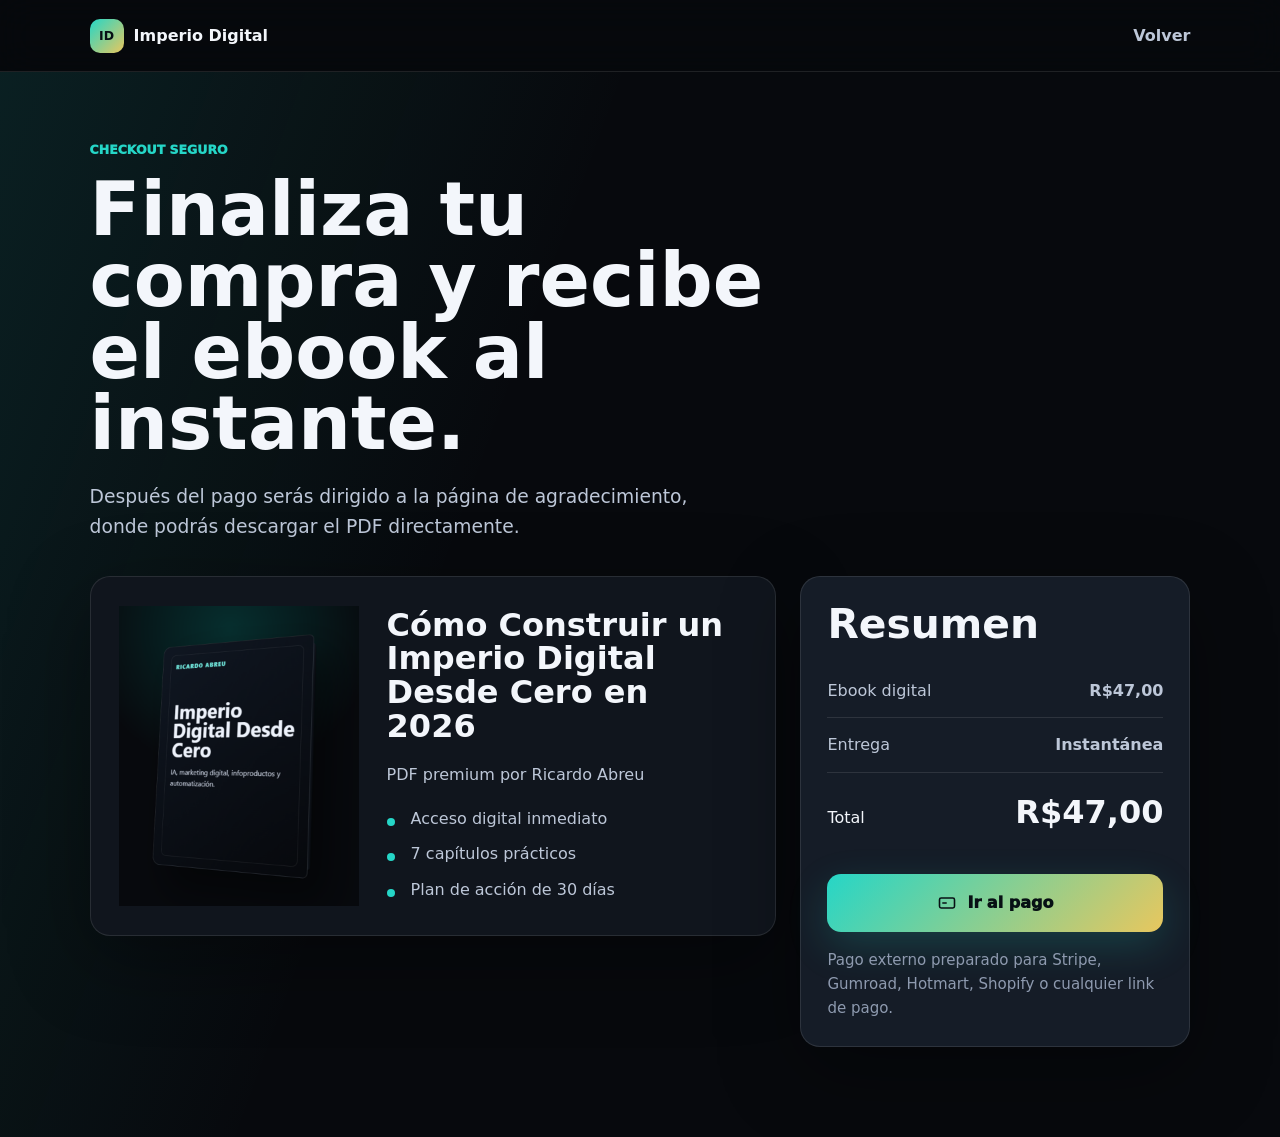
==== checkout.html @ ddd22f0b "Add files via upload" ====
﻿<!doctype html>
<html lang="es">
<head>
  <meta charset="utf-8">
  <meta name="viewport" content="width=device-width, initial-scale=1">
  <meta name="description" content="Checkout del ebook Cómo Construir un Imperio Digital Desde Cero en 2026.">
  <title>Checkout | Imperio Digital 2026</title>
  <link rel="stylesheet" href="assets/css/styles.css">
</head>
<body>
  <header class="site-header">
    <a class="brand" href="index.html" aria-label="Volver al inicio">
      <span class="brand-mark" aria-hidden="true">ID</span>
      <span>Imperio Digital</span>
    </a>
    <a class="header-link" href="index.html">Volver</a>
  </header>

  <main class="checkout-page">
    <section class="checkout-hero">
      <div>
        <p class="eyebrow">Checkout seguro</p>
        <h1>Finaliza tu compra y recibe el ebook al instante.</h1>
        <p class="hero-subtitle">Después del pago serás dirigido a la página de agradecimiento, donde podrás descargar el PDF directamente.</p>
      </div>
    </section>

    <section class="checkout-layout" aria-label="Resumen de compra">
      <div class="checkout-product">
        <img src="assets/images/mockup-3d-ebook-crop.png" alt="Mockup 3D del ebook">
        <div>
          <h2>Cómo Construir un Imperio Digital Desde Cero en 2026</h2>
          <p>PDF premium por Ricardo Abreu</p>
          <ul>
            <li>Acceso digital inmediato</li>
            <li>7 capítulos prácticos</li>
            <li>Plan de acción de 30 días</li>
          </ul>
        </div>
      </div>

      <aside class="checkout-summary">
        <h2>Resumen</h2>
        <div class="summary-line"><span>Ebook digital</span><strong>R$47,00</strong></div>
        <div class="summary-line"><span>Entrega</span><strong>Instantánea</strong></div>
        <div class="summary-total"><span>Total</span><strong>R$47,00</strong></div>
        <button class="btn btn-primary btn-large payment-button" type="button">
          <svg aria-hidden="true" viewBox="0 0 24 24"><rect x="3" y="6" width="18" height="12" rx="2"/><path d="M7 12h4"/></svg>
          Ir al pago
        </button>
        <p class="secure-note">Pago externo preparado para Stripe, Gumroad, Hotmart, Shopify o cualquier link de pago.</p>
      </aside>
    </section>
  </main>

  <script src="assets/js/main.js"></script>
</body>
</html>
---- assets/css/styles.css ----
:root {
  --bg: #07090d;
  --panel: #10151d;
  --panel-strong: #151c27;
  --text: #f3f6fb;
  --muted: #bdc7d8;
  --soft: #8e9aaf;
  --teal: #25d6c7;
  --gold: #e8c75e;
  --line: rgba(255, 255, 255, 0.1);
  --shadow: 0 24px 80px rgba(0, 0, 0, 0.36);
}

* {
  box-sizing: border-box;
}

html {
  scroll-behavior: smooth;
}

body {
  margin: 0;
  background: var(--bg);
  color: var(--text);
  font-family: Inter, ui-sans-serif, system-ui, -apple-system, BlinkMacSystemFont, "Segoe UI", Arial, sans-serif;
  line-height: 1.6;
}

img {
  display: block;
  max-width: 100%;
}

a {
  color: inherit;
}

svg {
  width: 20px;
  height: 20px;
  stroke: currentColor;
  fill: none;
  stroke-width: 1.9;
  stroke-linecap: round;
  stroke-linejoin: round;
}

.site-header {
  position: sticky;
  top: 0;
  z-index: 20;
  display: flex;
  align-items: center;
  justify-content: space-between;
  gap: 20px;
  min-height: 72px;
  padding: 0 7%;
  background: rgba(7, 9, 13, 0.84);
  border-bottom: 1px solid var(--line);
  backdrop-filter: blur(18px);
}

.brand,
.top-nav,
.header-cta,
.header-link {
  display: inline-flex;
  align-items: center;
}

.brand {
  gap: 10px;
  text-decoration: none;
  font-weight: 900;
}

.brand-mark {
  display: inline-flex;
  align-items: center;
  justify-content: center;
  width: 34px;
  height: 34px;
  border-radius: 10px;
  background: linear-gradient(135deg, var(--teal), var(--gold));
  color: #071014;
  font-size: 0.78rem;
}

.top-nav {
  gap: 22px;
}

.top-nav a,
.header-link,
.text-link {
  color: var(--muted);
  text-decoration: none;
  font-weight: 750;
}

.top-nav a:hover,
.header-link:hover,
.text-link:hover {
  color: var(--text);
}

.header-cta {
  gap: 8px;
  min-height: 42px;
  padding: 0 15px;
  border-radius: 12px;
  color: #071014;
  background: linear-gradient(135deg, var(--teal), var(--gold));
  text-decoration: none;
  font-weight: 950;
}

.hero-section {
  display: grid;
  grid-template-columns: 1.08fr 0.92fr;
  align-items: center;
  gap: 56px;
  min-height: calc(100vh - 72px);
  padding: 82px 7% 76px;
  background:
    linear-gradient(110deg, rgba(37, 214, 199, 0.12), transparent 38%),
    linear-gradient(180deg, #090d13, #07090d);
}

.hero-copy,
.offer-content,
.checkout-hero {
  max-width: 740px;
}

.eyebrow {
  margin: 0 0 14px;
  color: var(--teal);
  font-size: 0.78rem;
  font-weight: 950;
  letter-spacing: 0;
  text-transform: uppercase;
}

h1,
h2,
h3,
p {
  margin-top: 0;
}

h1 {
  margin-bottom: 22px;
  font-size: 4.65rem;
  line-height: 0.96;
  letter-spacing: 0;
}

h2 {
  margin-bottom: 18px;
  font-size: 2.55rem;
  line-height: 1.06;
  letter-spacing: 0;
}

h3 {
  margin-bottom: 10px;
  font-size: 1.16rem;
  line-height: 1.22;
  letter-spacing: 0;
}

p {
  color: var(--muted);
}

.hero-subtitle {
  max-width: 650px;
  font-size: 1.17rem;
}

.hero-actions,
.price-row {
  display: flex;
  align-items: center;
  flex-wrap: wrap;
  gap: 14px;
  margin-top: 28px;
}

.btn {
  display: inline-flex;
  align-items: center;
  justify-content: center;
  gap: 10px;
  min-height: 50px;
  padding: 0 20px;
  border: 0;
  border-radius: 14px;
  cursor: pointer;
  font: inherit;
  font-weight: 950;
  text-decoration: none;
}

.btn-primary {
  color: #071014;
  background: linear-gradient(135deg, var(--teal), var(--gold));
  box-shadow: 0 14px 40px rgba(37, 214, 199, 0.18);
}

.btn-secondary {
  color: var(--text);
  background: rgba(255, 255, 255, 0.05);
  border: 1px solid var(--line);
}

.btn-large {
  min-height: 58px;
  padding: 0 26px;
}

.trust-row {
  display: flex;
  flex-wrap: wrap;
  gap: 12px;
  margin-top: 32px;
}

.trust-row span {
  display: inline-flex;
  align-items: baseline;
  gap: 6px;
  padding: 10px 13px;
  border: 1px solid var(--line);
  border-radius: 12px;
  color: var(--muted);
  background: rgba(255, 255, 255, 0.035);
}

.trust-row strong {
  color: var(--gold);
  font-size: 1.3rem;
}

.hero-media {
  margin: 0;
  min-height: 480px;
  display: flex;
  align-items: center;
  justify-content: center;
}

.hero-media img {
  width: min(100%, 560px);
  filter: drop-shadow(0 36px 70px rgba(0, 0, 0, 0.42));
}

.section-band,
.description-section,
.offer-section {
  padding: 86px 7%;
}

.section-band {
  background: #090c12;
}

.section-heading {
  max-width: 760px;
  margin-bottom: 34px;
}

.benefit-grid {
  display: grid;
  grid-template-columns: repeat(3, 1fr);
  gap: 18px;
}

.benefit-card,
.mini-guarantee,
.checkout-product,
.checkout-summary,
.thankyou-card {
  border: 1px solid var(--line);
  background: var(--panel);
  box-shadow: var(--shadow);
}

.benefit-card {
  min-height: 250px;
  padding: 24px;
  border-radius: 18px;
}

.icon-chip,
.success-icon {
  display: inline-flex;
  align-items: center;
  justify-content: center;
  width: 42px;
  height: 42px;
  margin-bottom: 18px;
  border-radius: 13px;
  color: #071014;
  background: linear-gradient(135deg, var(--teal), var(--gold));
}

.description-section {
  display: grid;
  grid-template-columns: 0.9fr 1.1fr;
  gap: 64px;
  align-items: start;
  background:
    linear-gradient(90deg, rgba(232, 199, 94, 0.08), transparent 42%),
    #07090d;
}

.description-copy {
  max-width: 720px;
}

.description-copy p {
  font-size: 1.05rem;
}

.description-copy strong {
  color: var(--text);
}

.chapter-list {
  display: grid;
  grid-template-columns: repeat(2, 1fr);
  gap: 14px;
}

.chapter-list article {
  display: grid;
  grid-template-columns: 52px 1fr;
  align-items: center;
  gap: 16px;
  min-height: 82px;
  padding: 18px;
  border: 1px solid var(--line);
  border-radius: 16px;
  background: rgba(255, 255, 255, 0.035);
}

.chapter-list span {
  display: inline-flex;
  align-items: center;
  justify-content: center;
  width: 44px;
  height: 44px;
  border-radius: 12px;
  color: var(--teal);
  background: rgba(37, 214, 199, 0.1);
  font-weight: 950;
}

.chapter-list h3 {
  margin: 0;
  font-size: 1rem;
}

.offer-section {
  display: grid;
  grid-template-columns: 1fr 380px;
  gap: 46px;
  align-items: center;
  background:
    linear-gradient(115deg, rgba(37, 214, 199, 0.14), rgba(232, 199, 94, 0.08)),
    #0a100f;
}

.price {
  color: var(--text);
  font-size: 3rem;
  font-weight: 950;
  line-height: 1;
}

.price-note {
  color: var(--muted);
}

.mini-guarantee {
  padding: 28px;
  border-radius: 18px;
  background: rgba(16, 21, 29, 0.82);
}

.mini-guarantee ul,
.checkout-product ul {
  display: grid;
  gap: 10px;
  margin: 18px 0 0;
  padding: 0;
  list-style: none;
}

.mini-guarantee li,
.checkout-product li {
  position: relative;
  padding-left: 24px;
  color: var(--muted);
}

.mini-guarantee li::before,
.checkout-product li::before {
  content: "";
  position: absolute;
  left: 0;
  top: 0.75em;
  width: 8px;
  height: 8px;
  border-radius: 50%;
  background: var(--teal);
}

.site-footer {
  display: flex;
  justify-content: space-between;
  gap: 20px;
  padding: 28px 7%;
  color: var(--soft);
  border-top: 1px solid var(--line);
}

.site-footer p {
  margin: 0;
}

.site-footer a {
  color: var(--text);
  font-weight: 850;
  text-decoration: none;
}

.checkout-page {
  min-height: calc(100vh - 72px);
  padding: 68px 7% 90px;
  background:
    linear-gradient(110deg, rgba(37, 214, 199, 0.11), transparent 38%),
    #07090d;
}

.checkout-hero {
  margin-bottom: 34px;
}

.checkout-layout {
  display: grid;
  grid-template-columns: 1fr 390px;
  gap: 24px;
  align-items: start;
}

.checkout-product {
  display: grid;
  grid-template-columns: 240px 1fr;
  gap: 28px;
  align-items: center;
  min-height: 360px;
  padding: 28px;
  border-radius: 20px;
}

.checkout-product img {
  width: 240px;
}

.checkout-product h2 {
  font-size: 2rem;
}

.checkout-summary {
  padding: 26px;
  border-radius: 20px;
  background: var(--panel-strong);
}

.summary-line,
.summary-total {
  display: flex;
  justify-content: space-between;
  gap: 20px;
  padding: 14px 0;
  border-bottom: 1px solid var(--line);
  color: var(--muted);
}

.summary-total {
  align-items: baseline;
  margin-bottom: 22px;
  color: var(--text);
  border-bottom: 0;
}

.summary-total strong {
  font-size: 2rem;
}

.payment-button {
  width: 100%;
}

.secure-note {
  margin: 16px 0 0;
  color: var(--soft);
  font-size: 0.94rem;
}

.thankyou-page {
  min-height: 100vh;
  display: grid;
  place-items: center;
  padding: 36px 7%;
  background:
    linear-gradient(115deg, rgba(37, 214, 199, 0.14), rgba(232, 199, 94, 0.09)),
    #07090d;
}

.thankyou-card {
  width: min(100%, 680px);
  padding: 44px;
  border-radius: 24px;
  text-align: center;
}

.thankyou-card h1 {
  font-size: 3.5rem;
}

.thankyou-card .hero-subtitle {
  margin-left: auto;
  margin-right: auto;
}

.download-button {
  margin-top: 22px;
}

.text-link {
  display: block;
  margin-top: 22px;
}

@media (max-width: 980px) {
  .site-header {
    padding: 0 5%;
  }

  .top-nav {
    display: none;
  }

  .hero-section,
  .description-section,
  .offer-section,
  .checkout-layout {
    grid-template-columns: 1fr;
  }

  .hero-section {
    min-height: auto;
    gap: 24px;
    padding: 58px 5% 64px;
  }

  h1 {
    font-size: 3.3rem;
  }

  h2 {
    font-size: 2.15rem;
  }

  .hero-media {
    min-height: 330px;
  }

  .section-band,
  .description-section,
  .offer-section,
  .checkout-page {
    padding-left: 5%;
    padding-right: 5%;
  }

  .benefit-grid,
  .chapter-list {
    grid-template-columns: 1fr;
  }

  .checkout-product {
    grid-template-columns: 190px 1fr;
  }

  .checkout-product img {
    width: 190px;
  }
}

@media (max-width: 640px) {
  .site-header {
    min-height: 64px;
  }

  .brand span:last-child {
    display: none;
  }

  .header-cta {
    min-height: 40px;
    padding: 0 12px;
  }

  .hero-section {
    padding-top: 38px;
  }

  h1 {
    font-size: 2.75rem;
  }

  h2 {
    font-size: 1.9rem;
  }

  .hero-subtitle {
    font-size: 1rem;
  }

  .hero-actions,
  .price-row {
    align-items: stretch;
    flex-direction: column;
  }

  .btn {
    width: 100%;
  }

  .trust-row {
    display: grid;
    grid-template-columns: 1fr;
  }

  .hero-media {
    min-height: 260px;
  }

  .benefit-card {
    min-height: 0;
  }

  .chapter-list article {
    grid-template-columns: 44px 1fr;
    padding: 14px;
  }

  .offer-section {
    gap: 24px;
  }

  .site-footer {
    flex-direction: column;
  }

  .checkout-product {
    grid-template-columns: 1fr;
    text-align: center;
  }

  .checkout-product img {
    width: 220px;
    margin: 0 auto;
  }

  .checkout-product ul {
    text-align: left;
  }

  .thankyou-card {
    padding: 30px 20px;
  }

  .thankyou-card h1 {
    font-size: 2.45rem;
  }
}
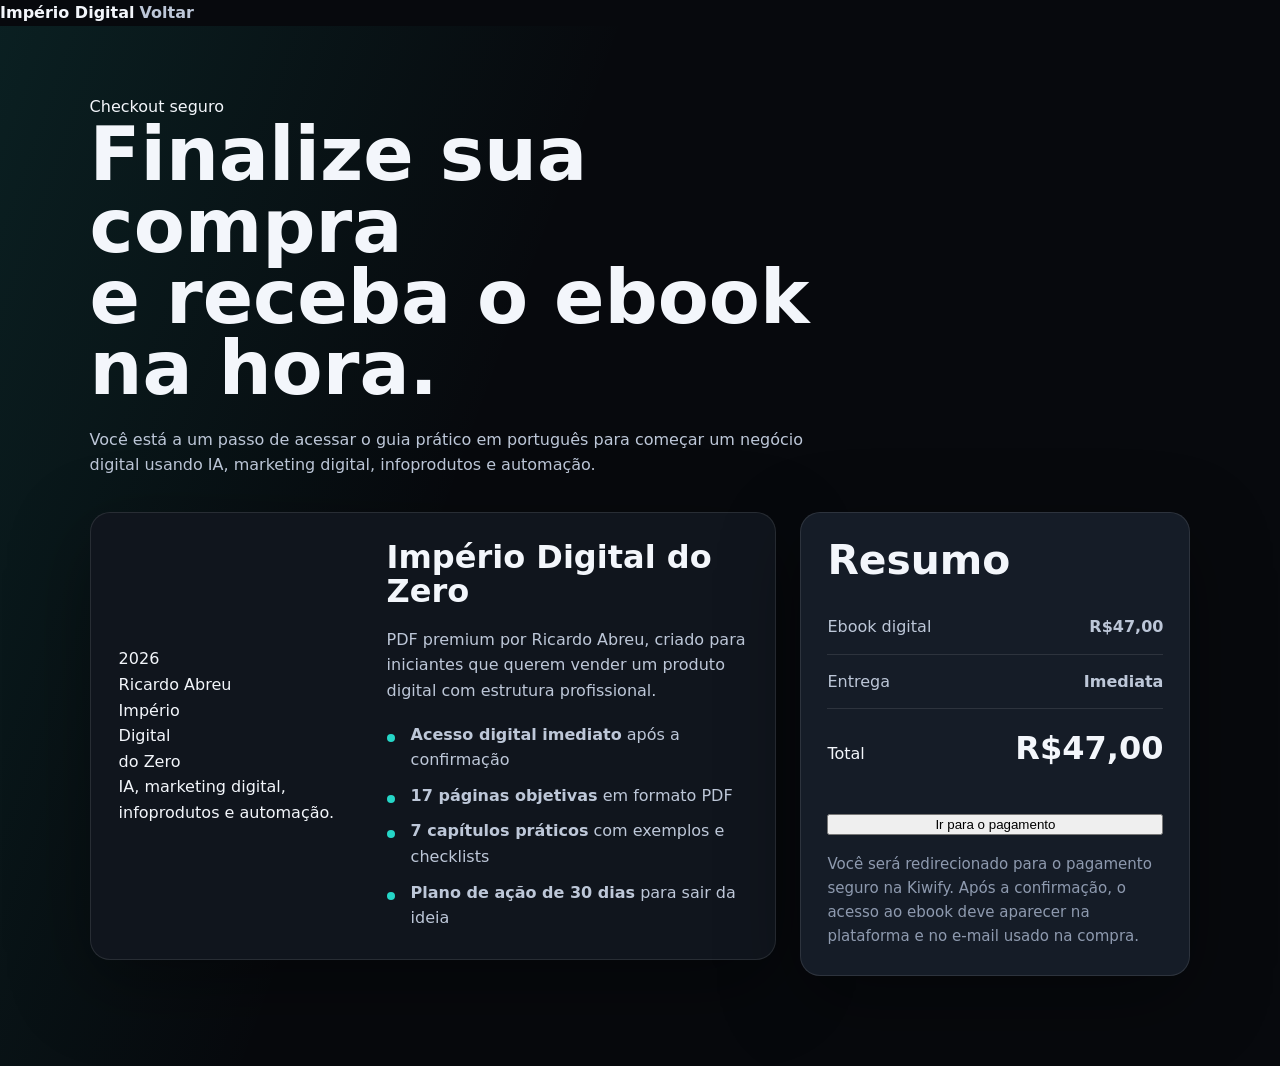
==== commit b74ef018: "Add files via upload" ====
--- a/checkout.html
+++ b/checkout.html
@@ -1,59 +1,72 @@
-﻿<!doctype html>
-<html lang="es">
+<!DOCTYPE html>
+<html lang="pt-BR">
 <head>
-  <meta charset="utf-8">
-  <meta name="viewport" content="width=device-width, initial-scale=1">
-  <meta name="description" content="Checkout del ebook Cómo Construir un Imperio Digital Desde Cero en 2026.">
-  <title>Checkout | Imperio Digital 2026</title>
+  <meta charset="UTF-8">
+  <meta name="viewport" content="width=device-width, initial-scale=1.0">
+  <meta name="description" content="Checkout do ebook Império Digital do Zero.">
+  <title>Checkout | Império Digital do Zero</title>
   <link rel="stylesheet" href="assets/css/styles.css">
 </head>
 <body>
-  <header class="site-header">
-    <a class="brand" href="index.html" aria-label="Volver al inicio">
-      <span class="brand-mark" aria-hidden="true">ID</span>
-      <span>Imperio Digital</span>
-    </a>
-    <a class="header-link" href="index.html">Volver</a>
+  <header class="page-header">
+    <a class="brand" href="index.html">Império Digital</a>
+    <a class="header-link" href="index.html">Voltar</a>
   </header>
 
-  <main class="checkout-page">
-    <section class="checkout-hero">
-      <div>
-        <p class="eyebrow">Checkout seguro</p>
-        <h1>Finaliza tu compra y recibe el ebook al instante.</h1>
-        <p class="hero-subtitle">Después del pago serás dirigido a la página de agradecimiento, donde podrás descargar el PDF directamente.</p>
-      </div>
-    </section>
+  <main class="page-shell">
+    <div class="wrap checkout-page">
+      <section class="checkout-hero">
+        <span class="section-tag">Checkout seguro</span>
+        <h1>Finalize sua compra<br>e receba o ebook<br>na hora.</h1>
+        <p>Você está a um passo de acessar o guia prático em português para começar um negócio digital usando IA, marketing digital, infoprodutos e automação.</p>
+      </section>
 
-    <section class="checkout-layout" aria-label="Resumen de compra">
-      <div class="checkout-product">
-        <img src="assets/images/mockup-3d-ebook-crop.png" alt="Mockup 3D del ebook">
-        <div>
-          <h2>Cómo Construir un Imperio Digital Desde Cero en 2026</h2>
-          <p>PDF premium por Ricardo Abreu</p>
-          <ul>
-            <li>Acceso digital inmediato</li>
-            <li>7 capítulos prácticos</li>
-            <li>Plan de acción de 30 días</li>
-          </ul>
-        </div>
-      </div>
+      <section class="checkout-layout" aria-label="Resumo da compra">
+        <article class="checkout-product">
+          <div class="checkout-product-art">
+            <div class="mockup-wrap mockup-wrap-small">
+              <div class="mockup-card" role="img" aria-label="Capa do ebook Império Digital do Zero">
+                <div class="mockup-badge">2026</div>
+                <div class="mockup-author">Ricardo Abreu</div>
+                <div class="mockup-title">Império<br>Digital<br>do Zero</div>
+                <div class="mockup-divider"></div>
+                <div class="mockup-desc">IA, marketing digital, infoprodutos e automação.</div>
+              </div>
+            </div>
+          </div>
+          <div>
+            <h2>Império Digital do Zero</h2>
+            <p class="text-muted">PDF premium por Ricardo Abreu, criado para iniciantes que querem vender um produto digital com estrutura profissional.</p>
+            <ul>
+              <li><strong>Acesso digital imediato</strong> após a confirmação</li>
+              <li><strong>17 páginas objetivas</strong> em formato PDF</li>
+              <li><strong>7 capítulos práticos</strong> com exemplos e checklists</li>
+              <li><strong>Plano de ação de 30 dias</strong> para sair da ideia</li>
+            </ul>
+          </div>
+        </article>
 
-      <aside class="checkout-summary">
-        <h2>Resumen</h2>
-        <div class="summary-line"><span>Ebook digital</span><strong>R$47,00</strong></div>
-        <div class="summary-line"><span>Entrega</span><strong>Instantánea</strong></div>
-        <div class="summary-total"><span>Total</span><strong>R$47,00</strong></div>
-        <button class="btn btn-primary btn-large payment-button" type="button">
-          <svg aria-hidden="true" viewBox="0 0 24 24"><rect x="3" y="6" width="18" height="12" rx="2"/><path d="M7 12h4"/></svg>
-          Ir al pago
-        </button>
-        <p class="secure-note">Pago externo preparado para Stripe, Gumroad, Hotmart, Shopify o cualquier link de pago.</p>
-      </aside>
-    </section>
+        <aside class="checkout-summary">
+          <h2>Resumo</h2>
+          <div class="summary-line">
+            <span>Ebook digital</span>
+            <strong>R$47,00</strong>
+          </div>
+          <div class="summary-line">
+            <span>Entrega</span>
+            <strong>Imediata</strong>
+          </div>
+          <div class="summary-total">
+            <span>Total</span>
+            <strong>R$47,00</strong>
+          </div>
+          <button class="payment-button" type="button">Ir para o pagamento</button>
+          <p class="secure-note">Você será redirecionado para o pagamento seguro na Kiwify. Após a confirmação, o acesso ao ebook deve aparecer na plataforma e no e-mail usado na compra.</p>
+        </aside>
+      </section>
+    </div>
   </main>
 
   <script src="assets/js/main.js"></script>
 </body>
 </html>
-
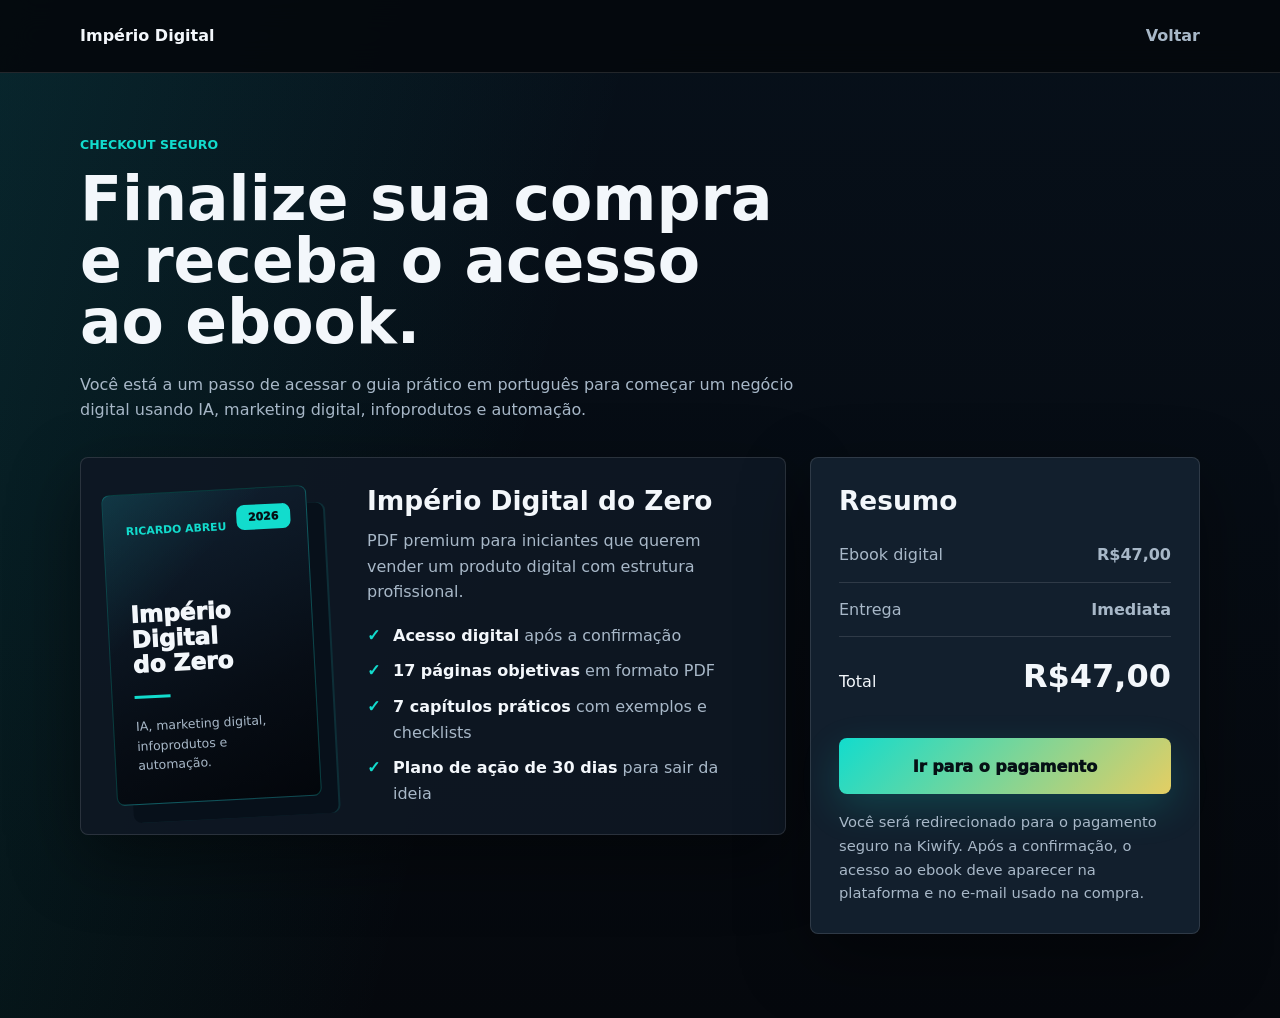
==== commit 51f2bc3a: "Add files via upload" ====
--- a/checkout.html
+++ b/checkout.html
@@ -5,40 +5,352 @@
   <meta name="viewport" content="width=device-width, initial-scale=1.0">
   <meta name="description" content="Checkout do ebook Império Digital do Zero.">
   <title>Checkout | Império Digital do Zero</title>
-  <link rel="stylesheet" href="assets/css/styles.css">
+  <style>
+    :root {
+      --bg: #05080d;
+      --panel: #0f1824;
+      --panel-2: #121f2d;
+      --text: #f3f7fb;
+      --muted: #a8b8c8;
+      --cyan: #12dccd;
+      --gold: #e4ce63;
+      --line: rgba(255, 255, 255, 0.12);
+      --radius: 8px;
+      --shadow: 0 24px 70px rgba(0, 0, 0, 0.42);
+    }
+
+    * {
+      box-sizing: border-box;
+    }
+
+    body {
+      margin: 0;
+      background:
+        linear-gradient(105deg, rgba(18, 220, 205, 0.11), transparent 42%),
+        linear-gradient(180deg, #07101a 0%, var(--bg) 100%);
+      color: var(--text);
+      font-family: Inter, ui-sans-serif, system-ui, -apple-system, BlinkMacSystemFont, "Segoe UI", Arial, sans-serif;
+      line-height: 1.6;
+      overflow-x: hidden;
+    }
+
+    a {
+      color: inherit;
+    }
+
+    .wrap {
+      width: min(1120px, calc(100% - 40px));
+      margin: 0 auto;
+    }
+
+    .header {
+      position: sticky;
+      top: 0;
+      z-index: 20;
+      border-bottom: 1px solid var(--line);
+      background: rgba(5, 8, 13, 0.92);
+      backdrop-filter: blur(16px);
+    }
+
+    .nav {
+      min-height: 72px;
+      display: flex;
+      align-items: center;
+      justify-content: space-between;
+      gap: 18px;
+    }
+
+    .brand,
+    .back {
+      font-weight: 900;
+      text-decoration: none;
+    }
+
+    .brand {
+      color: var(--text);
+    }
+
+    .back {
+      color: var(--muted);
+    }
+
+    .page {
+      min-height: calc(100vh - 72px);
+      padding: 62px 0 84px;
+    }
+
+    .eyebrow {
+      margin: 0 0 14px;
+      color: var(--cyan);
+      font-size: 0.78rem;
+      font-weight: 900;
+      letter-spacing: 0;
+      text-transform: uppercase;
+    }
+
+    h1,
+    h2,
+    p {
+      margin-top: 0;
+    }
+
+    h1 {
+      max-width: 800px;
+      margin-bottom: 18px;
+      font-size: 3.85rem;
+      line-height: 1;
+      letter-spacing: 0;
+      overflow-wrap: break-word;
+    }
+
+    h2 {
+      margin-bottom: 12px;
+      font-size: 1.65rem;
+      line-height: 1.14;
+      overflow-wrap: break-word;
+    }
+
+    p {
+      color: var(--muted);
+      overflow-wrap: break-word;
+    }
+
+    .intro {
+      max-width: 760px;
+      margin-bottom: 34px;
+    }
+
+    .intro,
+    .layout > *,
+    .product > *,
+    .summary {
+      min-width: 0;
+    }
+
+    .layout {
+      display: grid;
+      grid-template-columns: 1fr 390px;
+      gap: 24px;
+      align-items: start;
+    }
+
+    .product,
+    .summary {
+      border: 1px solid var(--line);
+      border-radius: var(--radius);
+      background: rgba(15, 24, 36, 0.9);
+      box-shadow: var(--shadow);
+    }
+
+    .product {
+      display: grid;
+      grid-template-columns: 230px 1fr;
+      gap: 28px;
+      align-items: center;
+      min-height: 330px;
+      padding: 28px;
+    }
+
+    .book {
+      position: relative;
+      width: 205px;
+      min-height: 285px;
+      padding: 28px 22px;
+      border: 1px solid rgba(18, 220, 205, 0.24);
+      border-radius: var(--radius);
+      background:
+        linear-gradient(135deg, rgba(18, 220, 205, 0.12), transparent 32%),
+        linear-gradient(160deg, #112132 0%, #070d15 66%, #03060b 100%);
+      box-shadow: 16px 18px 0 #07101a, 18px 18px 0 rgba(18, 220, 205, 0.12);
+      transform: rotate(-3deg);
+    }
+
+    .book::before {
+      content: "2026";
+      position: absolute;
+      top: 16px;
+      right: 16px;
+      padding: 4px 12px;
+      border-radius: var(--radius);
+      background: var(--cyan);
+      color: #061015;
+      font-size: 0.68rem;
+      font-weight: 950;
+    }
+
+    .book-author {
+      color: var(--cyan);
+      font-size: 0.68rem;
+      font-weight: 900;
+      text-transform: uppercase;
+    }
+
+    .book-title {
+      margin-top: 62px;
+      color: var(--text);
+      font-size: 1.45rem;
+      font-weight: 950;
+      line-height: 1.08;
+    }
+
+    .book-line {
+      width: 36px;
+      height: 3px;
+      margin: 18px 0;
+      background: var(--cyan);
+    }
+
+    .book-sub {
+      color: var(--muted);
+      font-size: 0.78rem;
+    }
+
+    ul {
+      display: grid;
+      gap: 10px;
+      margin: 18px 0 0;
+      padding: 0;
+      list-style: none;
+    }
+
+    li {
+      position: relative;
+      padding-left: 26px;
+      color: var(--muted);
+    }
+
+    li::before {
+      content: "✓";
+      position: absolute;
+      left: 0;
+      color: var(--cyan);
+      font-weight: 950;
+    }
+
+    li strong {
+      color: var(--text);
+    }
+
+    .summary {
+      padding: 28px;
+      background: var(--panel-2);
+    }
+
+    .row,
+    .total {
+      display: flex;
+      justify-content: space-between;
+      gap: 16px;
+      padding: 14px 0;
+      border-bottom: 1px solid var(--line);
+      color: var(--muted);
+    }
+
+    .total {
+      align-items: baseline;
+      margin-bottom: 22px;
+      border-bottom: 0;
+      color: var(--text);
+    }
+
+    .total strong {
+      font-size: 2rem;
+    }
+
+    .pay-button {
+      width: 100%;
+      min-height: 56px;
+      border: 0;
+      border-radius: var(--radius);
+      background: linear-gradient(135deg, var(--cyan), var(--gold));
+      color: #061015;
+      cursor: pointer;
+      font: inherit;
+      font-weight: 950;
+      box-shadow: 0 14px 38px rgba(18, 220, 205, 0.18);
+    }
+
+    .note {
+      margin: 16px 0 0;
+      font-size: 0.92rem;
+    }
+
+    @media (max-width: 900px) {
+      h1 {
+        font-size: 2.75rem;
+      }
+
+      .layout,
+      .product {
+        grid-template-columns: 1fr;
+      }
+
+      .book {
+        margin: 0 auto;
+      }
+    }
+
+    @media (max-width: 640px) {
+      .wrap {
+        width: calc(100vw - 32px);
+        max-width: 358px;
+        margin-left: 16px;
+        margin-right: 16px;
+      }
+
+      .nav {
+        min-height: 64px;
+      }
+
+      .page {
+        padding: 42px 0 64px;
+      }
+
+      h1 {
+        max-width: 100%;
+        font-size: 1.78rem;
+      }
+
+      .product,
+      .summary {
+        padding: 22px;
+      }
+
+      li {
+        overflow-wrap: break-word;
+      }
+    }
+  </style>
 </head>
 <body>
-  <header class="page-header">
-    <a class="brand" href="index.html">Império Digital</a>
-    <a class="header-link" href="index.html">Voltar</a>
+  <header class="header">
+    <div class="wrap nav">
+      <a class="brand" href="index.html">Império Digital</a>
+      <a class="back" href="index.html">Voltar</a>
+    </div>
   </header>
 
-  <main class="page-shell">
-    <div class="wrap checkout-page">
-      <section class="checkout-hero">
-        <span class="section-tag">Checkout seguro</span>
-        <h1>Finalize sua compra<br>e receba o ebook<br>na hora.</h1>
+  <main class="page">
+    <div class="wrap">
+      <section class="intro">
+        <p class="eyebrow">Checkout seguro</p>
+        <h1>Finalize sua compra<br>e receba o acesso<br>ao ebook.</h1>
         <p>Você está a um passo de acessar o guia prático em português para começar um negócio digital usando IA, marketing digital, infoprodutos e automação.</p>
       </section>
 
-      <section class="checkout-layout" aria-label="Resumo da compra">
-        <article class="checkout-product">
-          <div class="checkout-product-art">
-            <div class="mockup-wrap mockup-wrap-small">
-              <div class="mockup-card" role="img" aria-label="Capa do ebook Império Digital do Zero">
-                <div class="mockup-badge">2026</div>
-                <div class="mockup-author">Ricardo Abreu</div>
-                <div class="mockup-title">Império<br>Digital<br>do Zero</div>
-                <div class="mockup-divider"></div>
-                <div class="mockup-desc">IA, marketing digital, infoprodutos e automação.</div>
-              </div>
-            </div>
+      <section class="layout" aria-label="Resumo da compra">
+        <article class="product">
+          <div class="book" aria-label="Capa visual do ebook">
+            <div class="book-author">Ricardo Abreu</div>
+            <div class="book-title">Império<br>Digital<br>do Zero</div>
+            <div class="book-line"></div>
+            <div class="book-sub">IA, marketing digital, infoprodutos e automação.</div>
           </div>
           <div>
             <h2>Império Digital do Zero</h2>
-            <p class="text-muted">PDF premium por Ricardo Abreu, criado para iniciantes que querem vender um produto digital com estrutura profissional.</p>
+            <p>PDF premium para iniciantes que querem vender um produto digital com estrutura profissional.</p>
             <ul>
-              <li><strong>Acesso digital imediato</strong> após a confirmação</li>
+              <li><strong>Acesso digital</strong> após a confirmação</li>
               <li><strong>17 páginas objetivas</strong> em formato PDF</li>
               <li><strong>7 capítulos práticos</strong> com exemplos e checklists</li>
               <li><strong>Plano de ação de 30 dias</strong> para sair da ideia</li>
@@ -46,27 +358,23 @@
           </div>
         </article>
 
-        <aside class="checkout-summary">
+        <aside class="summary">
           <h2>Resumo</h2>
-          <div class="summary-line">
-            <span>Ebook digital</span>
-            <strong>R$47,00</strong>
-          </div>
-          <div class="summary-line">
-            <span>Entrega</span>
-            <strong>Imediata</strong>
-          </div>
-          <div class="summary-total">
-            <span>Total</span>
-            <strong>R$47,00</strong>
-          </div>
-          <button class="payment-button" type="button">Ir para o pagamento</button>
-          <p class="secure-note">Você será redirecionado para o pagamento seguro na Kiwify. Após a confirmação, o acesso ao ebook deve aparecer na plataforma e no e-mail usado na compra.</p>
+          <div class="row"><span>Ebook digital</span><strong>R$47,00</strong></div>
+          <div class="row"><span>Entrega</span><strong>Imediata</strong></div>
+          <div class="total"><span>Total</span><strong>R$47,00</strong></div>
+          <button class="pay-button" type="button" id="payButton">Ir para o pagamento</button>
+          <p class="note">Você será redirecionado para o pagamento seguro na Kiwify. Após a confirmação, o acesso ao ebook deve aparecer na plataforma e no e-mail usado na compra.</p>
         </aside>
       </section>
     </div>
   </main>
 
-  <script src="assets/js/main.js"></script>
+  <script>
+    const PAYMENT_LINK = "https://pay.kiwify.com.br/acG8KgP";
+    document.getElementById("payButton").addEventListener("click", () => {
+      window.location.href = PAYMENT_LINK;
+    });
+  </script>
 </body>
 </html>
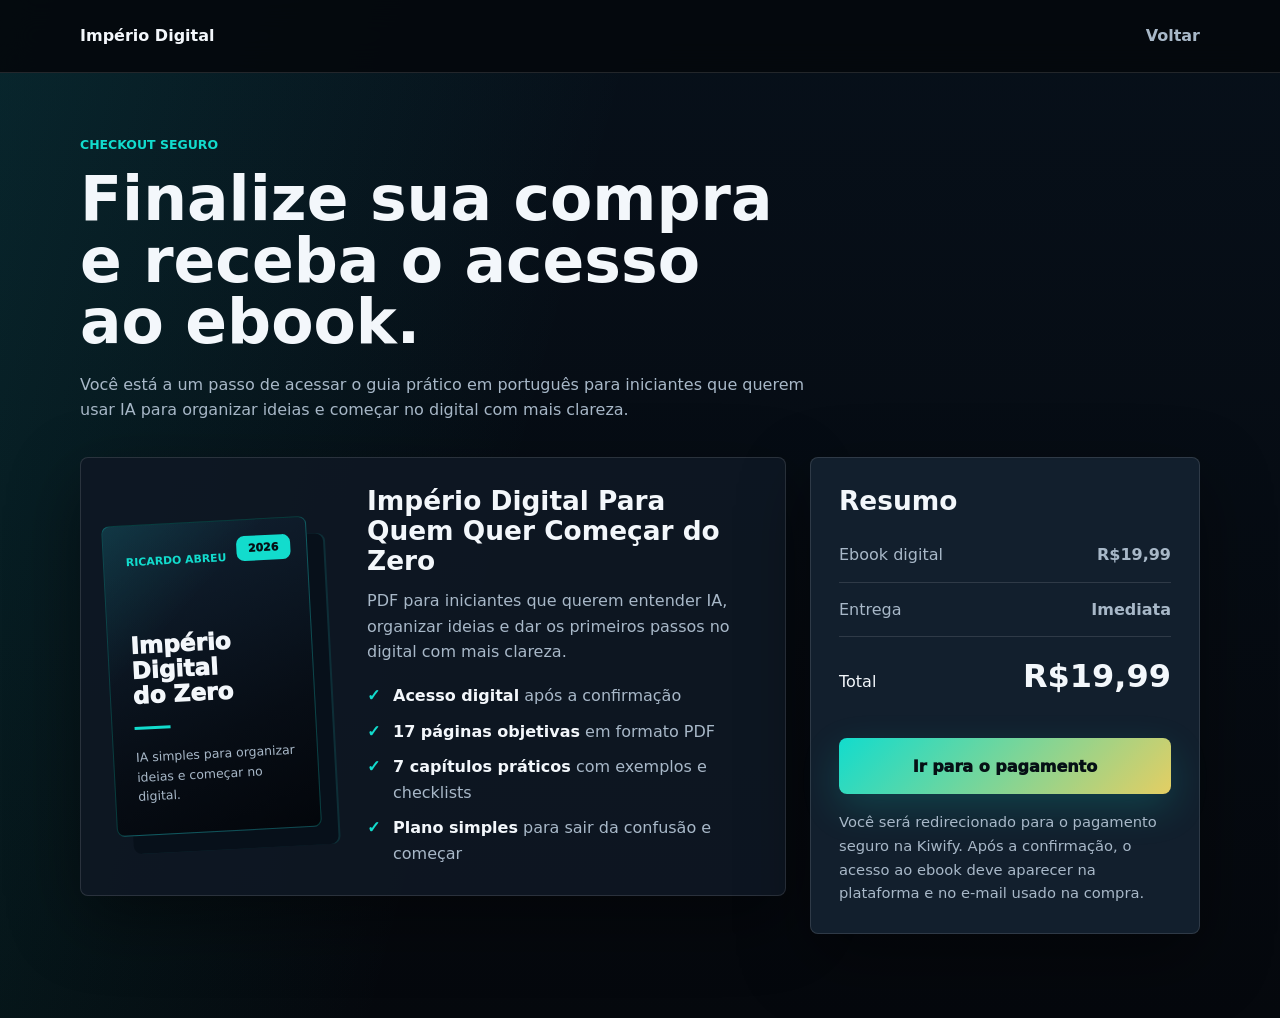
==== commit d301df0f: "Add files via upload" ====
--- a/checkout.html
+++ b/checkout.html
@@ -3,8 +3,8 @@
 <head>
   <meta charset="UTF-8">
   <meta name="viewport" content="width=device-width, initial-scale=1.0">
-  <meta name="description" content="Checkout do ebook Império Digital do Zero.">
-  <title>Checkout | Império Digital do Zero</title>
+  <meta name="description" content="Checkout do ebook Império Digital Para Quem Quer Começar do Zero.">
+  <title>Checkout | Império Digital Para Quem Quer Começar do Zero</title>
   <style>
     :root {
       --bg: #05080d;
@@ -335,7 +335,7 @@
       <section class="intro">
         <p class="eyebrow">Checkout seguro</p>
         <h1>Finalize sua compra<br>e receba o acesso<br>ao ebook.</h1>
-        <p>Você está a um passo de acessar o guia prático em português para começar um negócio digital usando IA, marketing digital, infoprodutos e automação.</p>
+        <p>Você está a um passo de acessar o guia prático em português para iniciantes que querem usar IA para organizar ideias e começar no digital com mais clareza.</p>
       </section>
 
       <section class="layout" aria-label="Resumo da compra">
@@ -344,25 +344,25 @@
             <div class="book-author">Ricardo Abreu</div>
             <div class="book-title">Império<br>Digital<br>do Zero</div>
             <div class="book-line"></div>
-            <div class="book-sub">IA, marketing digital, infoprodutos e automação.</div>
+            <div class="book-sub">IA simples para organizar ideias e começar no digital.</div>
           </div>
           <div>
-            <h2>Império Digital do Zero</h2>
-            <p>PDF premium para iniciantes que querem vender um produto digital com estrutura profissional.</p>
+            <h2>Império Digital Para Quem Quer Começar do Zero</h2>
+            <p>PDF para iniciantes que querem entender IA, organizar ideias e dar os primeiros passos no digital com mais clareza.</p>
             <ul>
               <li><strong>Acesso digital</strong> após a confirmação</li>
               <li><strong>17 páginas objetivas</strong> em formato PDF</li>
               <li><strong>7 capítulos práticos</strong> com exemplos e checklists</li>
-              <li><strong>Plano de ação de 30 dias</strong> para sair da ideia</li>
+              <li><strong>Plano simples</strong> para sair da confusão e começar</li>
             </ul>
           </div>
         </article>
 
         <aside class="summary">
           <h2>Resumo</h2>
-          <div class="row"><span>Ebook digital</span><strong>R$47,00</strong></div>
+          <div class="row"><span>Ebook digital</span><strong>R$19,99</strong></div>
           <div class="row"><span>Entrega</span><strong>Imediata</strong></div>
-          <div class="total"><span>Total</span><strong>R$47,00</strong></div>
+          <div class="total"><span>Total</span><strong>R$19,99</strong></div>
           <button class="pay-button" type="button" id="payButton">Ir para o pagamento</button>
           <p class="note">Você será redirecionado para o pagamento seguro na Kiwify. Após a confirmação, o acesso ao ebook deve aparecer na plataforma e no e-mail usado na compra.</p>
         </aside>
@@ -371,7 +371,7 @@
   </main>
 
   <script>
-    const PAYMENT_LINK = "https://pay.kiwify.com.br/acG8KgP";
+    const PAYMENT_LINK = "https://pay.kiwify.com.br/RQPyQaS";
     document.getElementById("payButton").addEventListener("click", () => {
       window.location.href = PAYMENT_LINK;
     });
